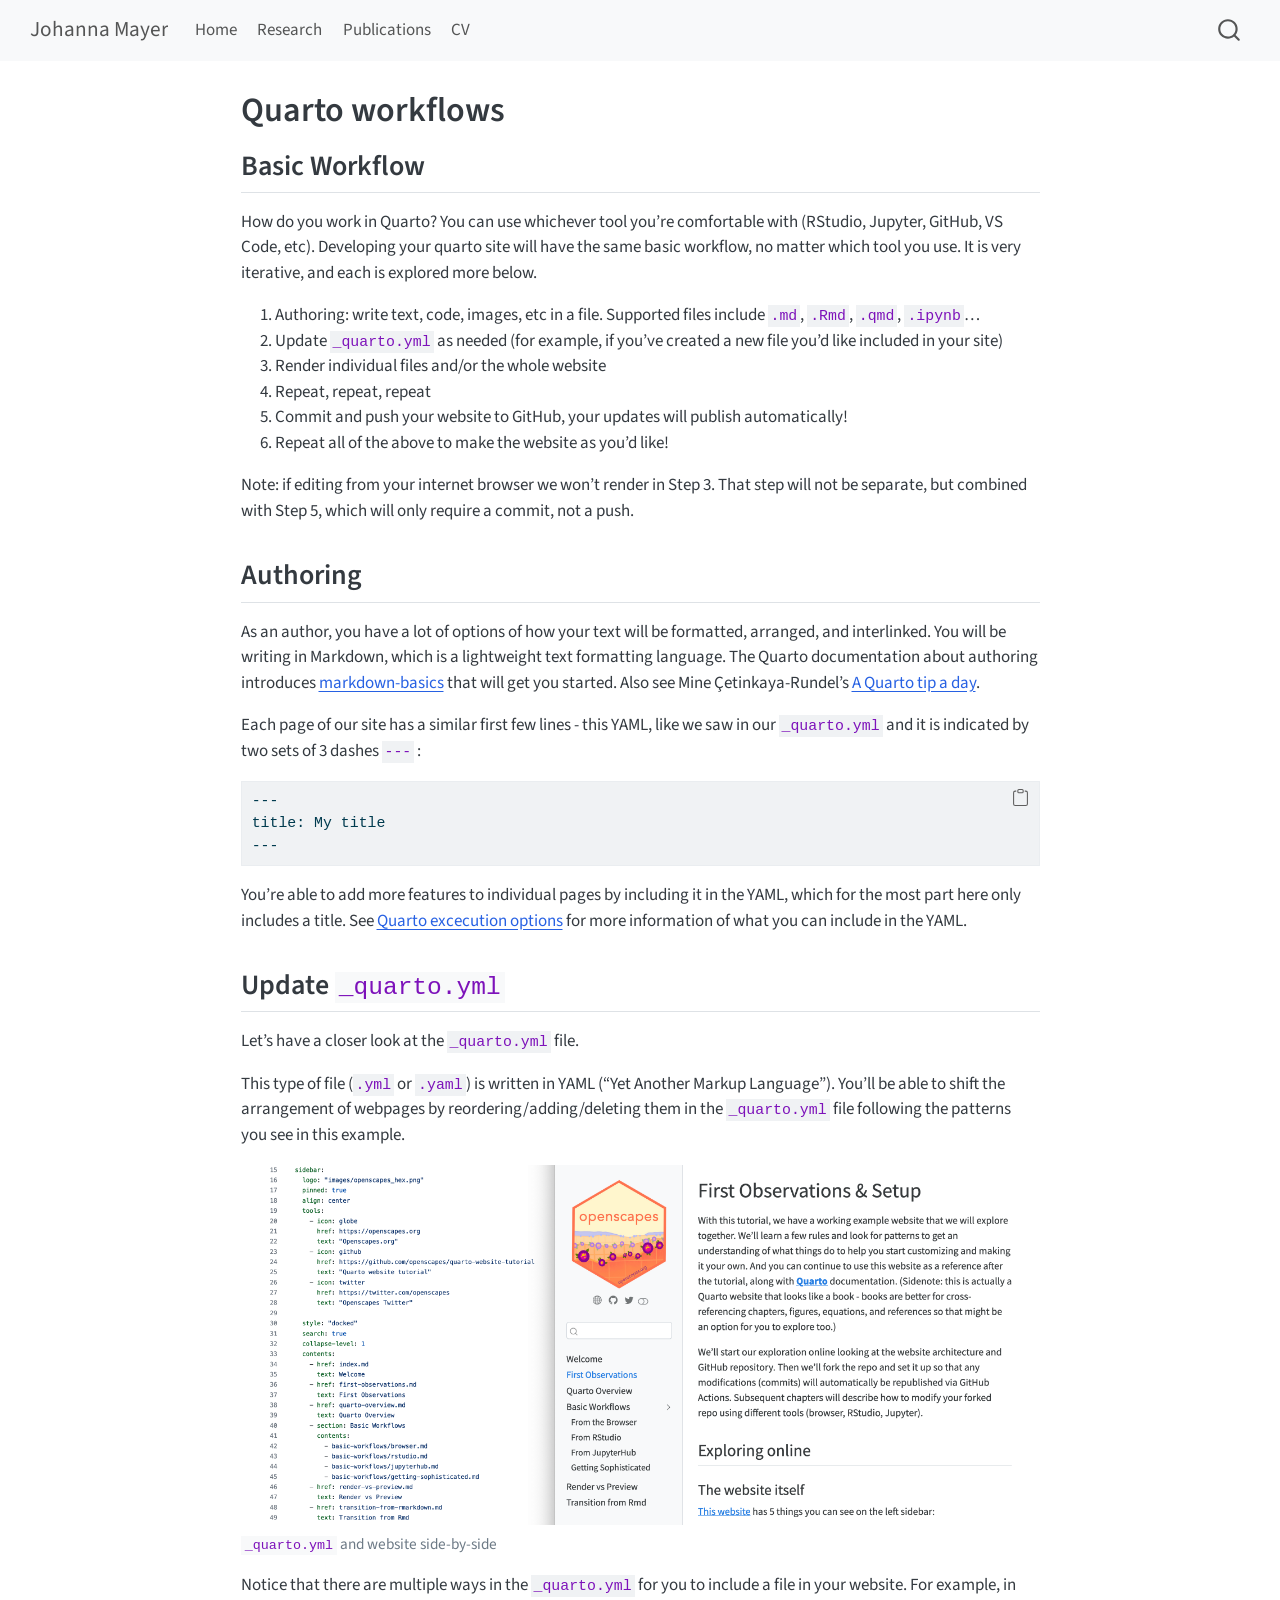
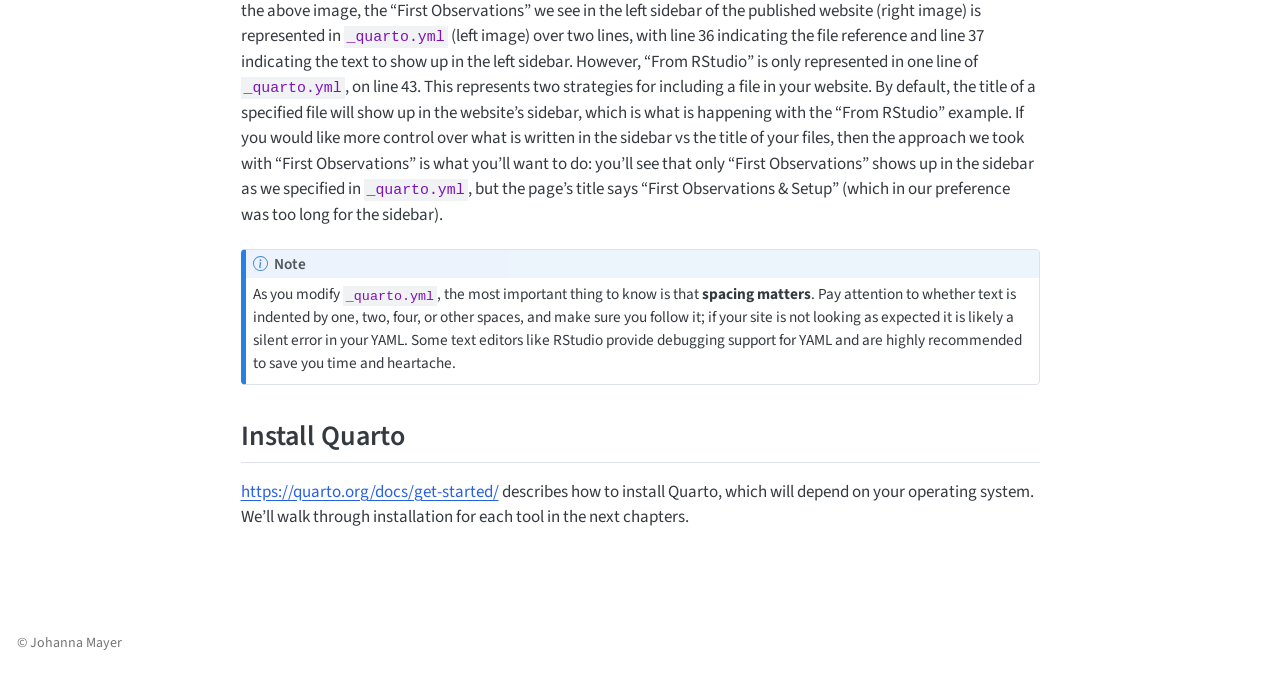
==== quarto-workflows/index.html @ 01facaf9 "Built site for gh-pages" ====
<!DOCTYPE html>
<html xmlns="http://www.w3.org/1999/xhtml" lang="en" xml:lang="en"><head>

<meta charset="utf-8">
<meta name="generator" content="quarto-1.10.18">

<meta name="viewport" content="width=device-width, initial-scale=1.0, user-scalable=yes">


<title>Quarto workflows – Johanna Mayer</title>
<style>
/* Default styles provided by pandoc.
** See https://pandoc.org/MANUAL.html#variables-for-html for config info.
*/
span.smallcaps{font-variant: small-caps;}
div.columns{display: flex; gap: 1.5em;}
div.column{flex: auto;}
@media screen {
div.columns{gap: min(4vw, 1.5em);}
div.column{overflow-x: auto;}
}
div.hanging-indent{margin-left: 1.5em; text-indent: -1.5em;}
ul.task-list{list-style: none;}
ul.task-list li input[type="checkbox"] {
  width: 0.8em;
  margin: 0 0.8em 0.2em -1em; /* quarto-specific, see https://github.com/quarto-dev/quarto-cli/issues/4556 */ 
  vertical-align: middle;
}
/* CSS for syntax highlighting */
html { -webkit-text-size-adjust: 100%; }
pre > code.sourceCode { white-space: pre; position: relative; }
pre > code.sourceCode > span { display: inline-block; line-height: 1.25; }
pre > code.sourceCode > span:empty { height: 1.2em; }
.sourceCode { overflow: visible; }
code.sourceCode > span { color: inherit; text-decoration: inherit; }
div.sourceCode { margin: 1em 0; }
pre.sourceCode { margin: 0; }
@media screen {
div.sourceCode { overflow: auto; }
}
@media print {
pre > code.sourceCode { white-space: pre-wrap; }
pre > code.sourceCode > span { text-indent: -5em; padding-left: 5em; }
}
pre.numberSource code
  { counter-reset: source-line 0; }
pre.numberSource code > span
  { position: relative; left: -4em; counter-increment: source-line; }
pre.numberSource code > span > a:first-child::before
  { content: counter(source-line);
    position: relative; left: -1em; text-align: right; vertical-align: baseline;
    border: none; display: inline-block;
    -webkit-touch-callout: none; -webkit-user-select: none;
    -khtml-user-select: none; -moz-user-select: none;
    -ms-user-select: none; user-select: none;
    padding: 0 4px; width: 4em;
  }
pre.numberSource { margin-left: 3em;  padding-left: 4px; }
div.sourceCode
  {   }
@media screen {
pre > code.sourceCode > span > a:first-child::before { text-decoration: underline; }
}
</style>


<script src="../site_libs/quarto-nav/quarto-nav.js"></script>
<script src="../site_libs/quarto-nav/headroom.min.js"></script>
<script src="../site_libs/clipboard/clipboard.min.js"></script>
<script src="../site_libs/quarto-search/autocomplete.umd.js"></script>
<script src="../site_libs/quarto-search/fuse.min.js"></script>
<script src="../site_libs/quarto-search/quarto-search.js"></script>
<meta name="quarto:offset" content="../">
<script src="../site_libs/quarto-html/quarto.js" type="module"></script>
<script src="../site_libs/quarto-html/tabsets/tabsets.js" type="module"></script>
<script src="../site_libs/quarto-html/popper.min.js"></script>
<script src="../site_libs/quarto-html/tippy.umd.min.js"></script>
<script src="../site_libs/quarto-html/anchor.min.js"></script>
<link href="../site_libs/quarto-html/tippy.css" rel="stylesheet">
<link href="../site_libs/quarto-html/quarto-syntax-highlighting-64a204ab8560d761af7679ceaba22944.css" rel="stylesheet" id="quarto-text-highlighting-styles">
<script src="../site_libs/bootstrap/bootstrap.min.js"></script>
<link href="../site_libs/bootstrap/bootstrap-icons.css" rel="stylesheet">
<link href="../site_libs/bootstrap/bootstrap-890df4807d457dbc410f87df85df408d.min.css" rel="stylesheet" append-hash="true" id="quarto-bootstrap" data-mode="light">
<script id="quarto-search-options" type="application/json">{
  "location": "navbar",
  "copy-button": false,
  "collapse-after": 3,
  "panel-placement": "end",
  "type": "overlay",
  "limit": 50,
  "keyboard-shortcut": [
    "f",
    "/",
    "s"
  ],
  "show-item-context": false,
  "language": {
    "search-no-results-text": "No results",
    "search-matching-documents-text": "matching documents",
    "search-copy-link-title": "Copy link to search",
    "search-hide-matches-text": "Hide additional matches",
    "search-more-match-text": "more match in this document",
    "search-more-matches-text": "more matches in this document",
    "search-clear-button-title": "Clear",
    "search-text-placeholder": "",
    "search-detached-cancel-button-title": "Cancel",
    "search-submit-button-title": "Submit",
    "search-label": "Search"
  }
}</script>


</head>

<body class="nav-fixed fullcontent quarto-light">

<div id="quarto-search-results"></div>
  <header id="quarto-header" class="headroom fixed-top">
    <nav class="navbar navbar-expand-lg " data-bs-theme="dark">
      <div class="navbar-container container-fluid">
      <div class="navbar-brand-container mx-auto">
    <a class="navbar-brand" href="../index.html">
    <span class="navbar-title">Johanna Mayer</span>
    </a>
  </div>
            <div id="quarto-search" class="" title="Search"></div>
          <button class="navbar-toggler" type="button" data-bs-toggle="collapse" data-bs-target="#navbarCollapse" aria-controls="navbarCollapse" role="menu" aria-expanded="false" aria-label="Toggle navigation" onclick="if (window.quartoToggleHeadroom) { window.quartoToggleHeadroom(); }">
  <span class="navbar-toggler-icon"></span>
</button>
          <div class="collapse navbar-collapse" id="navbarCollapse">
            <ul class="navbar-nav navbar-nav-scroll me-auto">
  <li class="nav-item">
    <a class="nav-link" href="../index.html"> 
<span class="menu-text">Home</span></a>
  </li>  
  <li class="nav-item">
    <a class="nav-link" href="../research.html"> 
<span class="menu-text">Research</span></a>
  </li>  
  <li class="nav-item">
    <a class="nav-link" href="../publications.html"> 
<span class="menu-text">Publications</span></a>
  </li>  
  <li class="nav-item">
    <a class="nav-link" href="../cv.html"> 
<span class="menu-text">CV</span></a>
  </li>  
</ul>
          </div> <!-- /navcollapse -->
            <div class="quarto-navbar-tools">
</div>
      </div> <!-- /container-fluid -->
    </nav>
</header>
<!-- content -->
<div id="quarto-content" class="quarto-container page-columns page-rows-contents page-layout-article page-navbar">
<!-- sidebar -->
<!-- margin-sidebar -->
    
<!-- main -->
<main class="content" id="quarto-document-content">

<header id="title-block-header" class="quarto-title-block default">
<div class="quarto-title">
<h1 class="title">Quarto workflows</h1>
</div>



<div class="quarto-title-meta">

    
  
    
  </div>
  


</header>


<!---
## Why am I here?

## Stuff from Alison Hill chat

### what do code chunks look like,

### Can you open slide decks within here


## What's Freeze?

JJ: You can put it in the project root or at a a file level, OR at a directory level (if there is a _metadata.yml file in a directory then documents within it will merge that metadata -- this applies to docs in subdirectories as well). So if you have mostly frozen stuff you can set it at the project level then disable on a per-file or per-directory basis. If frozen stuff is more the exception then you can use directory or file level enablement
--->
<section id="basic-workflow" class="level2">
<h2 class="anchored" data-anchor-id="basic-workflow">Basic Workflow</h2>
<p>How do you work in Quarto? You can use whichever tool you’re comfortable with (RStudio, Jupyter, GitHub, VS Code, etc). Developing your quarto site will have the same basic workflow, no matter which tool you use. It is very iterative, and each is explored more below.</p>
<ol type="1">
<li>Authoring: write text, code, images, etc in a file. Supported files include <code>.md</code>, <code>.Rmd</code>, <code>.qmd</code>, <code>.ipynb</code>…</li>
<li>Update <code>_quarto.yml</code> as needed (for example, if you’ve created a new file you’d like included in your site)</li>
<li>Render individual files and/or the whole website</li>
<li>Repeat, repeat, repeat</li>
<li>Commit and push your website to GitHub, your updates will publish automatically!</li>
<li>Repeat all of the above to make the website as you’d like!</li>
</ol>
<p>Note: if editing from your internet browser we won’t render in Step 3. That step will not be separate, but combined with Step 5, which will only require a commit, not a push.</p>
</section>
<section id="authoring" class="level2">
<h2 class="anchored" data-anchor-id="authoring">Authoring</h2>
<p>As an author, you have a lot of options of how your text will be formatted, arranged, and interlinked. You will be writing in Markdown, which is a lightweight text formatting language. The Quarto documentation about authoring introduces <a href="https://quarto.org/docs/authoring/markdown-basics.html">markdown-basics</a> that will get you started. Also see Mine Çetinkaya-Rundel’s <a href="https://mine-cetinkaya-rundel.github.io/quarto-tip-a-day/">A Quarto tip a day</a>.</p>
<p>Each page of our site has a similar first few lines - this YAML, like we saw in our <code>_quarto.yml</code> and it is indicated by two sets of 3 dashes <code>---</code> :</p>
<div class="code-copy-outer-scaffold"><div class="sourceCode" id="cb1"><pre class="sourceCode bash code-with-copy"><code class="sourceCode bash"><span id="cb1-1"><a href="#cb1-1" aria-hidden="true" tabindex="-1"></a><span class="ex">---</span></span>
<span id="cb1-2"><a href="#cb1-2" aria-hidden="true" tabindex="-1"></a><span class="ex">title:</span> My title</span>
<span id="cb1-3"><a href="#cb1-3" aria-hidden="true" tabindex="-1"></a><span class="ex">---</span></span></code></pre></div><button title="Copy to Clipboard" class="code-copy-button"><i class="bi"></i></button></div>
<p>You’re able to add more features to individual pages by including it in the YAML, which for the most part here only includes a title. See <a href="https://quarto.org/docs/computations/execution-options.html">Quarto excecution options</a> for more information of what you can include in the YAML.</p>
</section>
<section id="update-_quarto.yml" class="level2">
<h2 class="anchored" data-anchor-id="update-_quarto.yml">Update <code>_quarto.yml</code></h2>
<p>Let’s have a closer look at the <code>_quarto.yml</code> file.</p>
<p>This type of file (<code>.yml</code> or <code>.yaml</code>) is written in YAML (“Yet Another Markup Language”). You’ll be able to shift the arrangement of webpages by reordering/adding/deleting them in the <code>_quarto.yml</code> file following the patterns you see in this example.</p>
<div class="quarto-figure quarto-figure-center">
<figure class="figure">
<p><img src="images/quarto-yml-site-side-by-side3.png" class="img-fluid figure-img" style="width:95.0%"></p>
<figcaption><code>_quarto.yml</code> and website side-by-side</figcaption>
</figure>
</div>
<p>Notice that there are multiple ways in the <code>_quarto.yml</code> for you to include a file in your website. For example, in the above image, the “First Observations” we see in the left sidebar of the published website (right image) is represented in <code>_quarto.yml</code> (left image) over two lines, with line 36 indicating the file reference and line 37 indicating the text to show up in the left sidebar. However, “From RStudio” is only represented in one line of <code>_quarto.yml</code>, on line 43. This represents two strategies for including a file in your website. By default, the title of a specified file will show up in the website’s sidebar, which is what is happening with the “From RStudio” example. If you would like more control over what is written in the sidebar vs the title of your files, then the approach we took with “First Observations” is what you’ll want to do: you’ll see that only “First Observations” shows up in the sidebar as we specified in <code>_quarto.yml</code>, but the page’s title says “First Observations &amp; Setup” (which in our preference was too long for the sidebar).</p>
<div class="callout callout-style-default callout-note callout-titled">
<div class="callout-header d-flex align-content-center">
<div class="callout-icon-container">
<i class="callout-icon"></i>
</div>
<div class="callout-title-container flex-fill">
Note
</div>
</div>
<div class="callout-body-container callout-body">
<p>As you modify <code>_quarto.yml</code>, the most important thing to know is that <strong>spacing matters</strong>. Pay attention to whether text is indented by one, two, four, or other spaces, and make sure you follow it; if your site is not looking as expected it is likely a silent error in your YAML. Some text editors like RStudio provide debugging support for YAML and are highly recommended to save you time and heartache.</p>
</div>
</div>
</section>
<section id="install-quarto" class="level2">
<h2 class="anchored" data-anchor-id="install-quarto">Install Quarto</h2>
<p><strong><a href="https://quarto.org/docs/get-started/" class="uri">https://quarto.org/docs/get-started/</a></strong> describes how to install Quarto, which will depend on your operating system. We’ll walk through installation for each tool in the next chapters.</p>


</section>

</main> <!-- /main -->
<script id="quarto-html-after-body" type="application/javascript">
  window.document.addEventListener("DOMContentLoaded", function (event) {
    const icon = "";
    const anchorJS = new window.AnchorJS();
    anchorJS.options = {
      placement: 'right',
      icon: icon
    };
    anchorJS.add('.anchored');
    const isCodeAnnotation = (el) => {
      for (const clz of el.classList) {
        if (clz.startsWith('code-annotation-')) {                     
          return true;
        }
      }
      return false;
    }
    const onCopySuccess = function(e) {
      // button target
      const button = e.trigger;
      // don't keep focus
      button.blur();
      // flash "checked"
      button.classList.add('code-copy-button-checked');
      var currentTitle = button.getAttribute("title");
      button.setAttribute("title", "Copied!");
      let tooltip;
      if (window.bootstrap) {
        button.setAttribute("data-bs-toggle", "tooltip");
        button.setAttribute("data-bs-placement", "left");
        button.setAttribute("data-bs-title", "Copied!");
        tooltip = new bootstrap.Tooltip(button, 
          { trigger: "manual", 
            customClass: "code-copy-button-tooltip",
            offset: [0, -8]});
        tooltip.show();    
      }
      setTimeout(function() {
        if (tooltip) {
          tooltip.hide();
          button.removeAttribute("data-bs-title");
          button.removeAttribute("data-bs-toggle");
          button.removeAttribute("data-bs-placement");
        }
        button.setAttribute("title", currentTitle);
        button.classList.remove('code-copy-button-checked');
      }, 1000);
      // clear code selection
      e.clearSelection();
    }
    const getTextToCopy = function(trigger) {
      const outerScaffold = trigger.parentElement.cloneNode(true);
      const codeEl = outerScaffold.querySelector('code');
      for (const childEl of codeEl.children) {
        if (isCodeAnnotation(childEl)) {
          childEl.remove();
        }
      }
      return codeEl.innerText;
    }
    const clipboard = new window.ClipboardJS('.code-copy-button:not([data-in-quarto-modal])', {
      text: getTextToCopy
    });
    clipboard.on('success', onCopySuccess);
    if (window.document.getElementById('quarto-embedded-source-code-modal')) {
      const clipboardModal = new window.ClipboardJS('.code-copy-button[data-in-quarto-modal]', {
        text: getTextToCopy,
        container: window.document.getElementById('quarto-embedded-source-code-modal')
      });
      clipboardModal.on('success', onCopySuccess);
    }
      var localhostRegex = new RegExp(/^(?:http|https):\/\/localhost\:?[0-9]*\//);
      var mailtoRegex = new RegExp(/^mailto:/);
        var filterRegex = new RegExp("https:\/\/johanna-mayer\.github\.io\/johanna-mayer\/");
      var isInternal = (href) => {
          return filterRegex.test(href) || localhostRegex.test(href) || mailtoRegex.test(href);
      }
      // Inspect non-navigation links and adorn them if external
     var links = window.document.querySelectorAll('a[href]:not(.nav-link):not(.navbar-brand):not(.toc-action):not(.sidebar-link):not(.sidebar-item-toggle):not(.pagination-link):not(.no-external):not([aria-hidden]):not(.dropdown-item):not(.quarto-navigation-tool):not(.about-link)');
      for (var i=0; i<links.length; i++) {
        const link = links[i];
        if (!isInternal(link.href)) {
          // undo the damage that might have been done by quarto-nav.js in the case of
          // links that we want to consider external
          if (link.dataset.originalHref !== undefined) {
            link.href = link.dataset.originalHref;
          }
        }
      }
    function tippyHover(el, contentFn, onTriggerFn, onUntriggerFn) {
      const config = {
        allowHTML: true,
        maxWidth: 500,
        delay: 100,
        arrow: false,
        appendTo: function(el) {
            return el.parentElement;
        },
        interactive: true,
        interactiveBorder: 10,
        theme: 'quarto',
        placement: 'bottom-start',
      };
      if (contentFn) {
        config.content = contentFn;
      }
      if (onTriggerFn) {
        config.onTrigger = onTriggerFn;
      }
      if (onUntriggerFn) {
        config.onUntrigger = onUntriggerFn;
      }
      window.tippy(el, config); 
    }
    const noterefs = window.document.querySelectorAll('a[role="doc-noteref"]');
    for (var i=0; i<noterefs.length; i++) {
      const ref = noterefs[i];
      tippyHover(ref, function() {
        // use id or data attribute instead here
        let href = ref.getAttribute('data-footnote-href') || ref.getAttribute('href');
        try { href = new URL(href).hash; } catch {}
        const id = href.replace(/^#\/?/, "");
        const note = window.document.getElementById(id);
        if (note) {
          return note.innerHTML;
        } else {
          return "";
        }
      });
    }
    const xrefs = window.document.querySelectorAll('a.quarto-xref');
    const processXRef = (id, note) => {
      // Strip column container classes
      const stripColumnClz = (el) => {
        el.classList.remove("page-full", "page-columns");
        if (el.children) {
          for (const child of el.children) {
            stripColumnClz(child);
          }
        }
      }
      stripColumnClz(note)
      if (id === null || id.startsWith('sec-')) {
        // Special case sections, only their first couple elements
        const container = document.createElement("div");
        if (note.children && note.children.length > 2) {
          container.appendChild(note.children[0].cloneNode(true));
          for (let i = 1; i < note.children.length; i++) {
            const child = note.children[i];
            if (child.tagName === "P" && child.innerText === "") {
              continue;
            } else {
              container.appendChild(child.cloneNode(true));
              break;
            }
          }
          if (window.Quarto?.typesetMath) {
            window.Quarto.typesetMath(container);
          }
          return container.innerHTML
        } else {
          if (window.Quarto?.typesetMath) {
            window.Quarto.typesetMath(note);
          }
          return note.innerHTML;
        }
      } else {
        // Remove any anchor links if they are present
        const anchorLink = note.querySelector('a.anchorjs-link');
        if (anchorLink) {
          anchorLink.remove();
        }
        if (window.Quarto?.typesetMath) {
          window.Quarto.typesetMath(note);
        }
        if (note.classList.contains("callout")) {
          return note.outerHTML;
        } else {
          return note.innerHTML;
        }
      }
    }
    for (var i=0; i<xrefs.length; i++) {
      const xref = xrefs[i];
      tippyHover(xref, undefined, function(instance) {
        instance.disable();
        let url = xref.getAttribute('href');
        let hash = undefined; 
        if (url.startsWith('#')) {
          hash = url;
        } else {
          try { hash = new URL(url).hash; } catch {}
        }
        if (hash) {
          const id = hash.replace(/^#\/?/, "");
          const note = window.document.getElementById(id);
          if (note !== null) {
            try {
              const html = processXRef(id, note.cloneNode(true));
              instance.setContent(html);
            } finally {
              instance.enable();
              instance.show();
            }
          } else {
            // See if we can fetch this
            fetch(url.split('#')[0])
            .then(res => res.text())
            .then(html => {
              const parser = new DOMParser();
              const htmlDoc = parser.parseFromString(html, "text/html");
              const note = htmlDoc.getElementById(id);
              if (note !== null) {
                const html = processXRef(id, note);
                instance.setContent(html);
              } 
            }).finally(() => {
              instance.enable();
              instance.show();
            });
          }
        } else {
          // See if we can fetch a full url (with no hash to target)
          // This is a special case and we should probably do some content thinning / targeting
          fetch(url)
          .then(res => res.text())
          .then(html => {
            const parser = new DOMParser();
            const htmlDoc = parser.parseFromString(html, "text/html");
            const note = htmlDoc.querySelector('main.content');
            if (note !== null) {
              // This should only happen for chapter cross references
              // (since there is no id in the URL)
              // remove the first header
              if (note.children.length > 0 && note.children[0].tagName === "HEADER") {
                note.children[0].remove();
              }
              const html = processXRef(null, note);
              instance.setContent(html);
            } 
          }).finally(() => {
            instance.enable();
            instance.show();
          });
        }
      }, function(instance) {
      });
    }
        let selectedAnnoteEl;
        const selectorForAnnotation = ( cell, annotation) => {
          let cellAttr = 'data-code-cell="' + cell + '"';
          let lineAttr = 'data-code-annotation="' +  annotation + '"';
          const selector = 'span[' + cellAttr + '][' + lineAttr + ']';
          return selector;
        }
        const selectCodeLines = (annoteEl) => {
          const doc = window.document;
          const targetCell = annoteEl.getAttribute("data-target-cell");
          const targetAnnotation = annoteEl.getAttribute("data-target-annotation");
          const annoteSpan = window.document.querySelector(selectorForAnnotation(targetCell, targetAnnotation));
          const lines = annoteSpan.getAttribute("data-code-lines").split(",");
          const lineIds = lines.map((line) => {
            return targetCell + "-" + line;
          })
          let top = null;
          let height = null;
          let parent = null;
          if (lineIds.length > 0) {
              //compute the position of the single el (top and bottom and make a div)
              const el = window.document.getElementById(lineIds[0]);
              top = el.offsetTop;
              height = el.offsetHeight;
              parent = el.parentElement.parentElement;
            if (lineIds.length > 1) {
              const lastEl = window.document.getElementById(lineIds[lineIds.length - 1]);
              const bottom = lastEl.offsetTop + lastEl.offsetHeight;
              height = bottom - top;
            }
            if (top !== null && height !== null && parent !== null) {
              // cook up a div (if necessary) and position it 
              let div = window.document.getElementById("code-annotation-line-highlight");
              if (div === null) {
                div = window.document.createElement("div");
                div.setAttribute("id", "code-annotation-line-highlight");
                div.style.position = 'absolute';
                parent.appendChild(div);
              }
              div.style.top = top - 2 + "px";
              div.style.height = height + 4 + "px";
              div.style.left = 0;
              let gutterDiv = window.document.getElementById("code-annotation-line-highlight-gutter");
              if (gutterDiv === null) {
                gutterDiv = window.document.createElement("div");
                gutterDiv.setAttribute("id", "code-annotation-line-highlight-gutter");
                gutterDiv.style.position = 'absolute';
                const codeCell = window.document.getElementById(targetCell);
                const gutter = codeCell.querySelector('.code-annotation-gutter');
                gutter.appendChild(gutterDiv);
              }
              gutterDiv.style.top = top - 2 + "px";
              gutterDiv.style.height = height + 4 + "px";
            }
            selectedAnnoteEl = annoteEl;
          }
        };
        const unselectCodeLines = () => {
          const elementsIds = ["code-annotation-line-highlight", "code-annotation-line-highlight-gutter"];
          elementsIds.forEach((elId) => {
            const div = window.document.getElementById(elId);
            if (div) {
              div.remove();
            }
          });
          selectedAnnoteEl = undefined;
        };
          // Handle positioning of the toggle
      window.addEventListener(
        "resize",
        throttle(() => {
          elRect = undefined;
          if (selectedAnnoteEl) {
            selectCodeLines(selectedAnnoteEl);
          }
        }, 10)
      );
      function throttle(fn, ms) {
      let throttle = false;
      let timer;
        return (...args) => {
          if(!throttle) { // first call gets through
              fn.apply(this, args);
              throttle = true;
          } else { // all the others get throttled
              if(timer) clearTimeout(timer); // cancel #2
              timer = setTimeout(() => {
                fn.apply(this, args);
                timer = throttle = false;
              }, ms);
          }
        };
      }
        // Attach click handler to the DT
        const annoteDls = window.document.querySelectorAll('dt[data-target-cell]');
        for (const annoteDlNode of annoteDls) {
          annoteDlNode.addEventListener('click', (event) => {
            const clickedEl = event.target;
            if (clickedEl !== selectedAnnoteEl) {
              unselectCodeLines();
              const activeEl = window.document.querySelector('dt[data-target-cell].code-annotation-active');
              if (activeEl) {
                activeEl.classList.remove('code-annotation-active');
              }
              selectCodeLines(clickedEl);
              clickedEl.classList.add('code-annotation-active');
            } else {
              // Unselect the line
              unselectCodeLines();
              clickedEl.classList.remove('code-annotation-active');
            }
          });
        }
    const findCites = (el) => {
      const parentEl = el.parentElement;
      if (parentEl) {
        const cites = parentEl.dataset.cites;
        if (cites) {
          return {
            el,
            cites: cites.split(' ')
          };
        } else {
          return findCites(el.parentElement)
        }
      } else {
        return undefined;
      }
    };
    var bibliorefs = window.document.querySelectorAll('a[role="doc-biblioref"]');
    for (var i=0; i<bibliorefs.length; i++) {
      const ref = bibliorefs[i];
      const citeInfo = findCites(ref);
      if (citeInfo) {
        tippyHover(citeInfo.el, function() {
          var popup = window.document.createElement('div');
          citeInfo.cites.forEach(function(cite) {
            var citeDiv = window.document.createElement('div');
            citeDiv.classList.add('hanging-indent');
            citeDiv.classList.add('csl-entry');
            var biblioDiv = window.document.getElementById('ref-' + cite);
            if (biblioDiv) {
              citeDiv.innerHTML = biblioDiv.innerHTML;
            }
            popup.appendChild(citeDiv);
          });
          return popup.innerHTML;
        });
      }
    }
  });
  </script>
</div> <!-- /content -->
<footer class="footer">
  <div class="nav-footer">
    <div class="nav-footer-left">
<p>© Johanna Mayer</p>
</div>   
    <div class="nav-footer-center">
      &nbsp;
    </div>
    <div class="nav-footer-right">
      &nbsp;
    </div>
  </div>
</footer>




</body></html>
---- site_libs/quarto-html/tippy.css ----
.tippy-box[data-animation=fade][data-state=hidden]{opacity:0}[data-tippy-root]{max-width:calc(100vw - 10px)}.tippy-box{position:relative;background-color:#333;color:#fff;border-radius:4px;font-size:14px;line-height:1.4;white-space:normal;outline:0;transition-property:transform,visibility,opacity}.tippy-box[data-placement^=top]>.tippy-arrow{bottom:0}.tippy-box[data-placement^=top]>.tippy-arrow:before{bottom:-7px;left:0;border-width:8px 8px 0;border-top-color:initial;transform-origin:center top}.tippy-box[data-placement^=bottom]>.tippy-arrow{top:0}.tippy-box[data-placement^=bottom]>.tippy-arrow:before{top:-7px;left:0;border-width:0 8px 8px;border-bottom-color:initial;transform-origin:center bottom}.tippy-box[data-placement^=left]>.tippy-arrow{right:0}.tippy-box[data-placement^=left]>.tippy-arrow:before{border-width:8px 0 8px 8px;border-left-color:initial;right:-7px;transform-origin:center left}.tippy-box[data-placement^=right]>.tippy-arrow{left:0}.tippy-box[data-placement^=right]>.tippy-arrow:before{left:-7px;border-width:8px 8px 8px 0;border-right-color:initial;transform-origin:center right}.tippy-box[data-inertia][data-state=visible]{transition-timing-function:cubic-bezier(.54,1.5,.38,1.11)}.tippy-arrow{width:16px;height:16px;color:#333}.tippy-arrow:before{content:"";position:absolute;border-color:transparent;border-style:solid}.tippy-content{position:relative;padding:5px 9px;z-index:1}
---- site_libs/quarto-html/quarto-syntax-highlighting-64a204ab8560d761af7679ceaba22944.css ----
/* quarto syntax highlight colors */
:root {
  --quarto-hl-ot-color: #003B4F;
  --quarto-hl-at-color: #657422;
  --quarto-hl-ss-color: #20794D;
  --quarto-hl-an-color: #5E5E5E;
  --quarto-hl-fu-color: #4758AB;
  --quarto-hl-st-color: #20794D;
  --quarto-hl-cf-color: #003B4F;
  --quarto-hl-op-color: #5E5E5E;
  --quarto-hl-er-color: #AD0000;
  --quarto-hl-bn-color: #AD0000;
  --quarto-hl-al-color: #AD0000;
  --quarto-hl-va-color: #111111;
  --quarto-hl-bu-color: inherit;
  --quarto-hl-ex-color: inherit;
  --quarto-hl-pp-color: #AD0000;
  --quarto-hl-in-color: #5E5E5E;
  --quarto-hl-vs-color: #20794D;
  --quarto-hl-wa-color: #5E5E5E;
  --quarto-hl-do-color: #5E5E5E;
  --quarto-hl-im-color: #00769E;
  --quarto-hl-ch-color: #20794D;
  --quarto-hl-dt-color: #AD0000;
  --quarto-hl-fl-color: #AD0000;
  --quarto-hl-co-color: #5E5E5E;
  --quarto-hl-cv-color: #5E5E5E;
  --quarto-hl-cn-color: #8f5902;
  --quarto-hl-sc-color: #5E5E5E;
  --quarto-hl-dv-color: #AD0000;
  --quarto-hl-kw-color: #003B4F;
}

/* other quarto variables */
:root {
  --quarto-font-monospace: SFMono-Regular, Menlo, Monaco, Consolas, "Liberation Mono", "Courier New", monospace;
}

/* syntax highlight based on Pandoc's rules */
pre > code.sourceCode > span {
  color: #003B4F;
}

code.sourceCode > span {
  color: #003B4F;
}

div.sourceCode,
div.sourceCode pre.sourceCode {
  color: #003B4F;
}

/* Normal */
code span {
  color: #003B4F;
}

/* Alert */
code span.al {
  color: #AD0000;
  font-style: inherit;
}

/* Annotation */
code span.an {
  color: #5E5E5E;
  font-style: inherit;
}

/* Attribute */
code span.at {
  color: #657422;
  font-style: inherit;
}

/* BaseN */
code span.bn {
  color: #AD0000;
  font-style: inherit;
}

/* BuiltIn */
code span.bu {
  font-style: inherit;
}

/* ControlFlow */
code span.cf {
  color: #003B4F;
  font-weight: bold;
  font-style: inherit;
}

/* Char */
code span.ch {
  color: #20794D;
  font-style: inherit;
}

/* Constant */
code span.cn {
  color: #8f5902;
  font-style: inherit;
}

/* Comment */
code span.co {
  color: #5E5E5E;
  font-style: inherit;
}

/* CommentVar */
code span.cv {
  color: #5E5E5E;
  font-style: italic;
}

/* Documentation */
code span.do {
  color: #5E5E5E;
  font-style: italic;
}

/* DataType */
code span.dt {
  color: #AD0000;
  font-style: inherit;
}

/* DecVal */
code span.dv {
  color: #AD0000;
  font-style: inherit;
}

/* Error */
code span.er {
  color: #AD0000;
  font-style: inherit;
}

/* Extension */
code span.ex {
  font-style: inherit;
}

/* Float */
code span.fl {
  color: #AD0000;
  font-style: inherit;
}

/* Function */
code span.fu {
  color: #4758AB;
  font-style: inherit;
}

/* Import */
code span.im {
  color: #00769E;
  font-style: inherit;
}

/* Information */
code span.in {
  color: #5E5E5E;
  font-style: inherit;
}

/* Keyword */
code span.kw {
  color: #003B4F;
  font-weight: bold;
  font-style: inherit;
}

/* Operator */
code span.op {
  color: #5E5E5E;
  font-style: inherit;
}

/* Other */
code span.ot {
  color: #003B4F;
  font-style: inherit;
}

/* Preprocessor */
code span.pp {
  color: #AD0000;
  font-style: inherit;
}

/* SpecialChar */
code span.sc {
  color: #5E5E5E;
  font-style: inherit;
}

/* SpecialString */
code span.ss {
  color: #20794D;
  font-style: inherit;
}

/* String */
code span.st {
  color: #20794D;
  font-style: inherit;
}

/* Variable */
code span.va {
  color: #111111;
  font-style: inherit;
}

/* VerbatimString */
code span.vs {
  color: #20794D;
  font-style: inherit;
}

/* Warning */
code span.wa {
  color: #5E5E5E;
  font-style: italic;
}

.prevent-inlining {
  content: "</";
}

/*# sourceMappingURL=9d8d5bb603a83b8298b89080a598c93b.css.map */
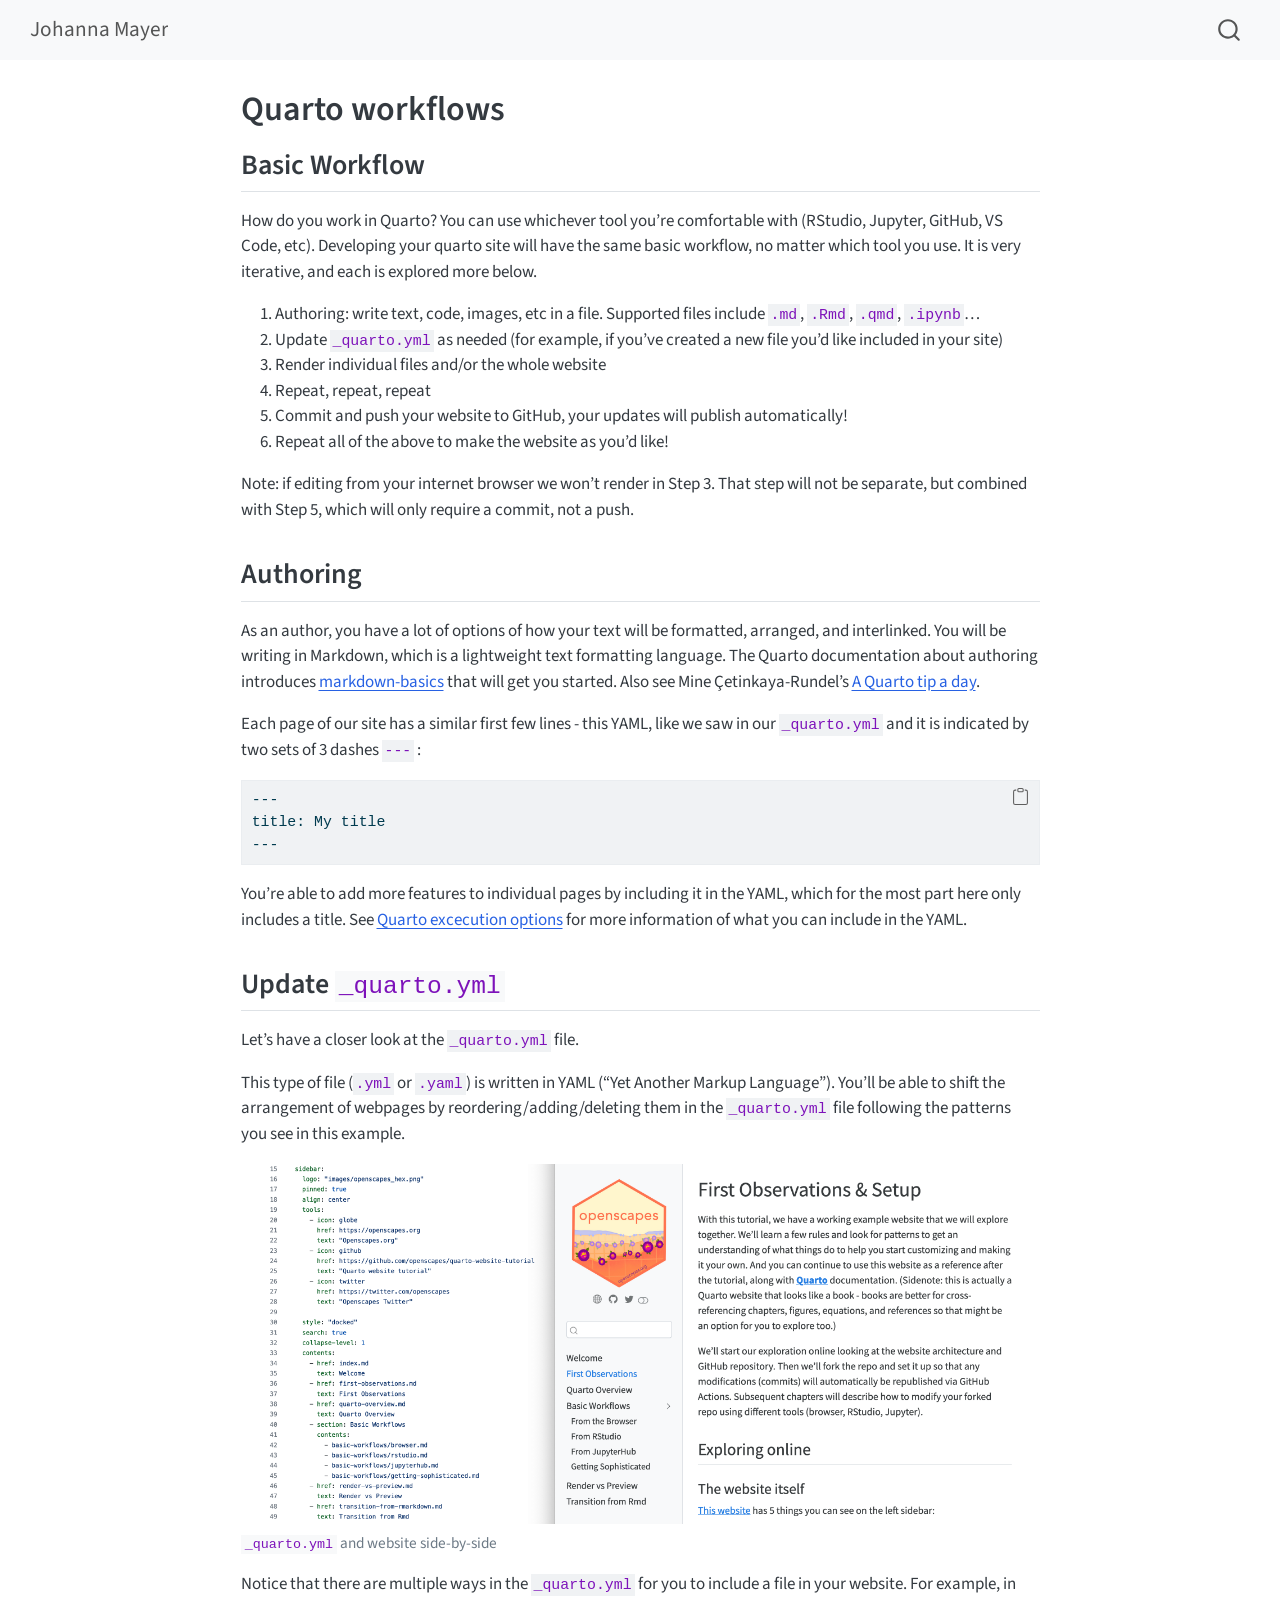
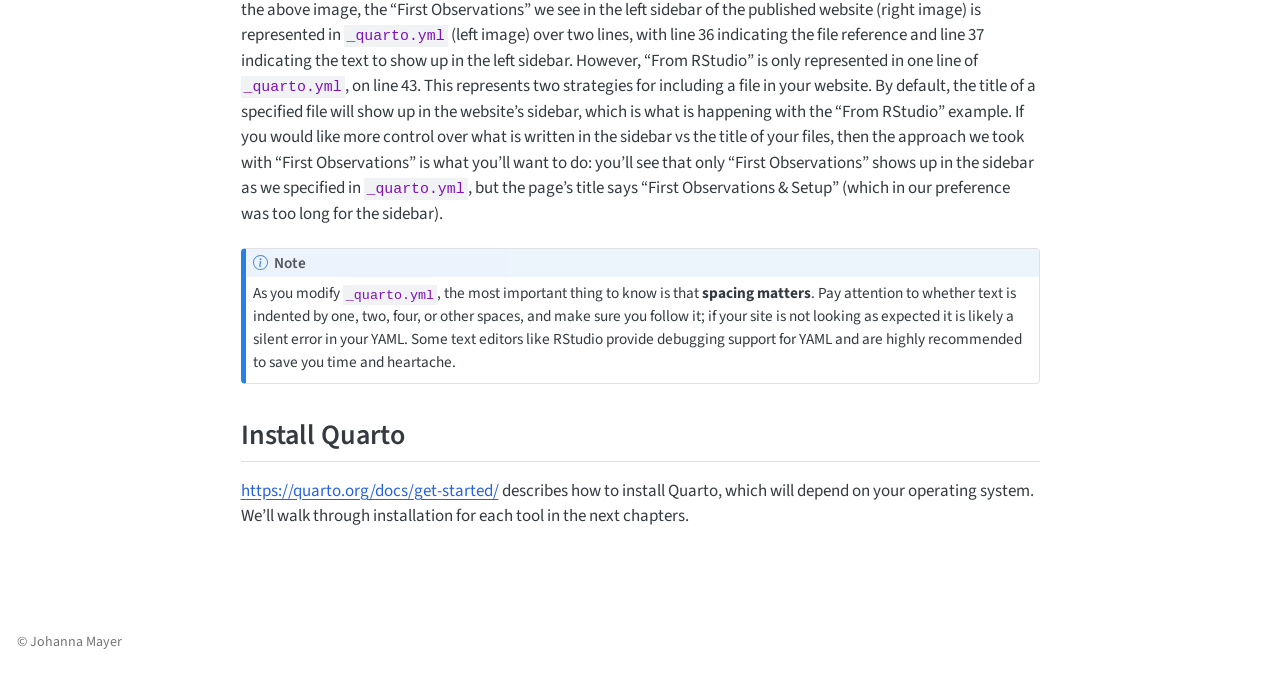
==== commit 428d2468: "Built site for gh-pages" ====
--- a/quarto-workflows/index.html
+++ b/quarto-workflows/index.html
@@ -123,32 +123,9 @@
     <span class="navbar-title">Johanna Mayer</span>
     </a>
   </div>
-            <div id="quarto-search" class="" title="Search"></div>
-          <button class="navbar-toggler" type="button" data-bs-toggle="collapse" data-bs-target="#navbarCollapse" aria-controls="navbarCollapse" role="menu" aria-expanded="false" aria-label="Toggle navigation" onclick="if (window.quartoToggleHeadroom) { window.quartoToggleHeadroom(); }">
-  <span class="navbar-toggler-icon"></span>
-</button>
-          <div class="collapse navbar-collapse" id="navbarCollapse">
-            <ul class="navbar-nav navbar-nav-scroll me-auto">
-  <li class="nav-item">
-    <a class="nav-link" href="../index.html"> 
-<span class="menu-text">Home</span></a>
-  </li>  
-  <li class="nav-item">
-    <a class="nav-link" href="../research.html"> 
-<span class="menu-text">Research</span></a>
-  </li>  
-  <li class="nav-item">
-    <a class="nav-link" href="../publications.html"> 
-<span class="menu-text">Publications</span></a>
-  </li>  
-  <li class="nav-item">
-    <a class="nav-link" href="../cv.html"> 
-<span class="menu-text">CV</span></a>
-  </li>  
-</ul>
-          </div> <!-- /navcollapse -->
-            <div class="quarto-navbar-tools">
-</div>
+        <div class="quarto-navbar-tools tools-end">
+</div>
+          <div id="quarto-search" class="" title="Search"></div>
       </div> <!-- /container-fluid -->
     </nav>
 </header>
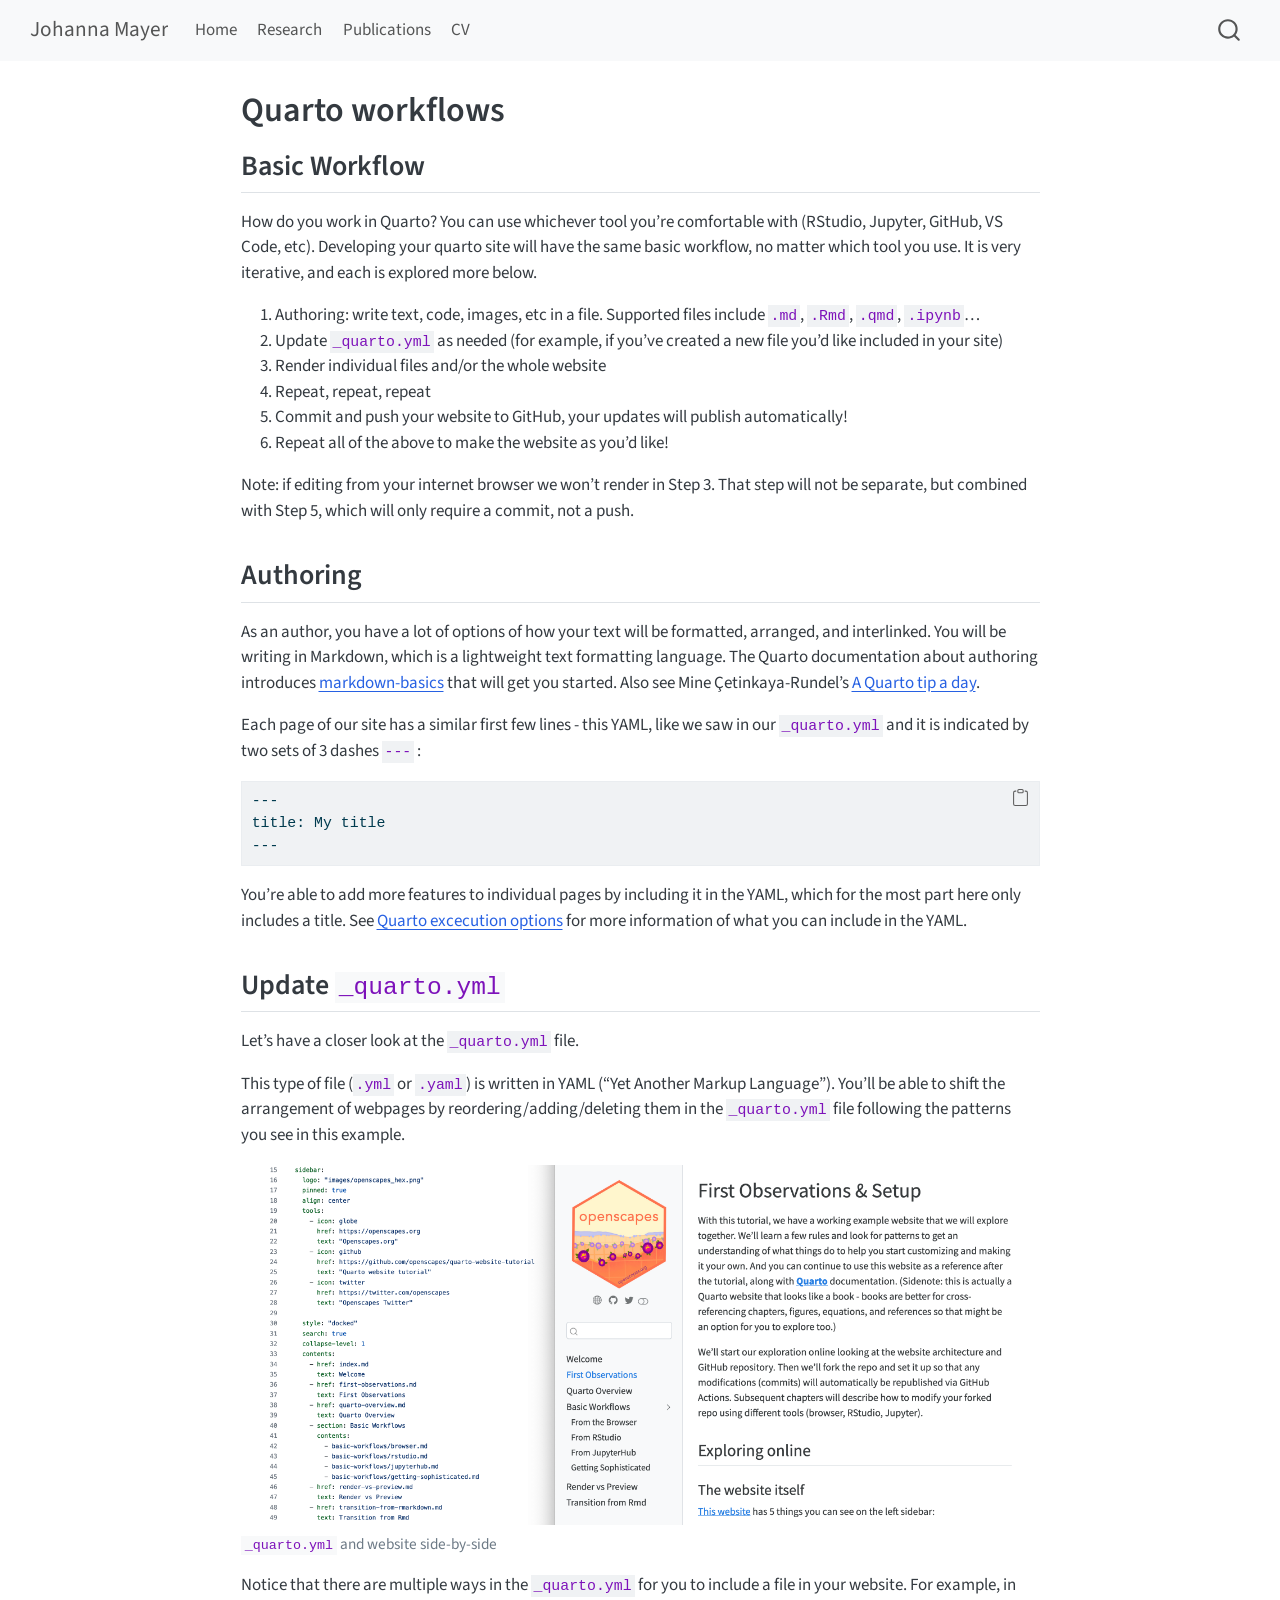
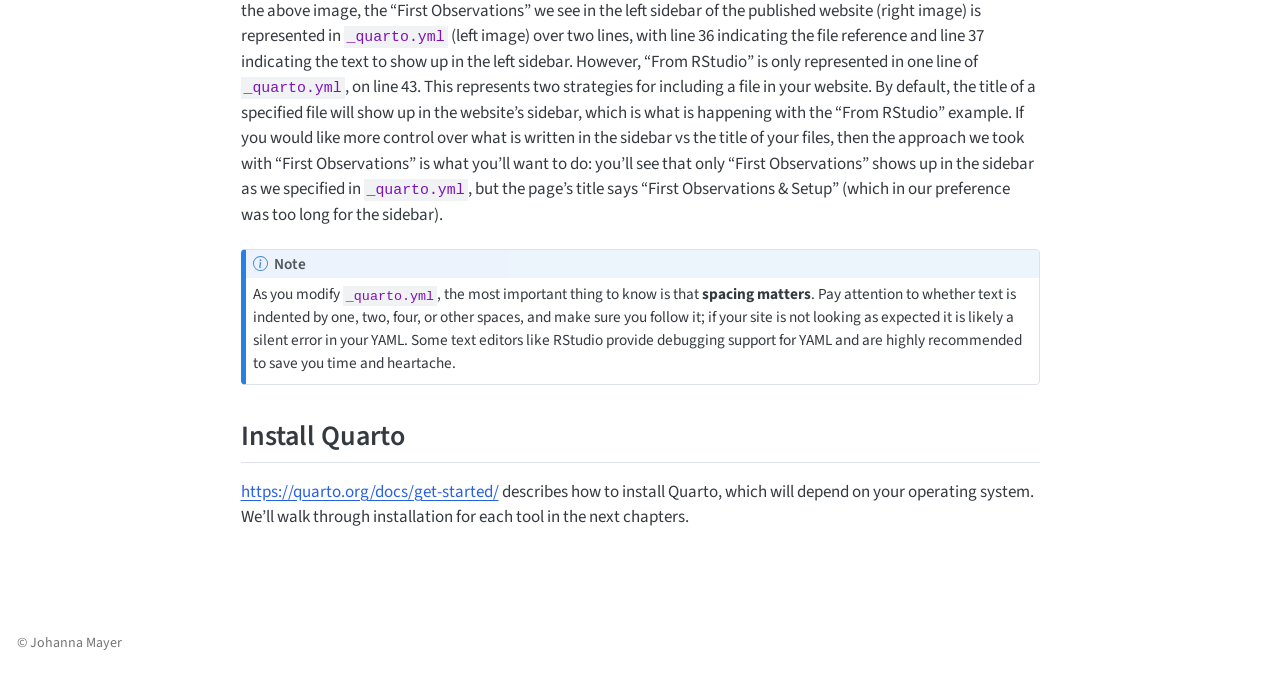
==== commit f4950497: "Built site for gh-pages" ====
--- a/quarto-workflows/index.html
+++ b/quarto-workflows/index.html
@@ -123,9 +123,32 @@
     <span class="navbar-title">Johanna Mayer</span>
     </a>
   </div>
-        <div class="quarto-navbar-tools tools-end">
-</div>
-          <div id="quarto-search" class="" title="Search"></div>
+            <div id="quarto-search" class="" title="Search"></div>
+          <button class="navbar-toggler" type="button" data-bs-toggle="collapse" data-bs-target="#navbarCollapse" aria-controls="navbarCollapse" role="menu" aria-expanded="false" aria-label="Toggle navigation" onclick="if (window.quartoToggleHeadroom) { window.quartoToggleHeadroom(); }">
+  <span class="navbar-toggler-icon"></span>
+</button>
+          <div class="collapse navbar-collapse" id="navbarCollapse">
+            <ul class="navbar-nav navbar-nav-scroll me-auto">
+  <li class="nav-item">
+    <a class="nav-link" href="../index.html"> 
+<span class="menu-text">Home</span></a>
+  </li>  
+  <li class="nav-item">
+    <a class="nav-link" href="../research.html"> 
+<span class="menu-text">Research</span></a>
+  </li>  
+  <li class="nav-item">
+    <a class="nav-link" href="../publications.html"> 
+<span class="menu-text">Publications</span></a>
+  </li>  
+  <li class="nav-item">
+    <a class="nav-link" href="../cv.html"> 
+<span class="menu-text">CV</span></a>
+  </li>  
+</ul>
+          </div> <!-- /navcollapse -->
+            <div class="quarto-navbar-tools">
+</div>
       </div> <!-- /container-fluid -->
     </nav>
 </header>
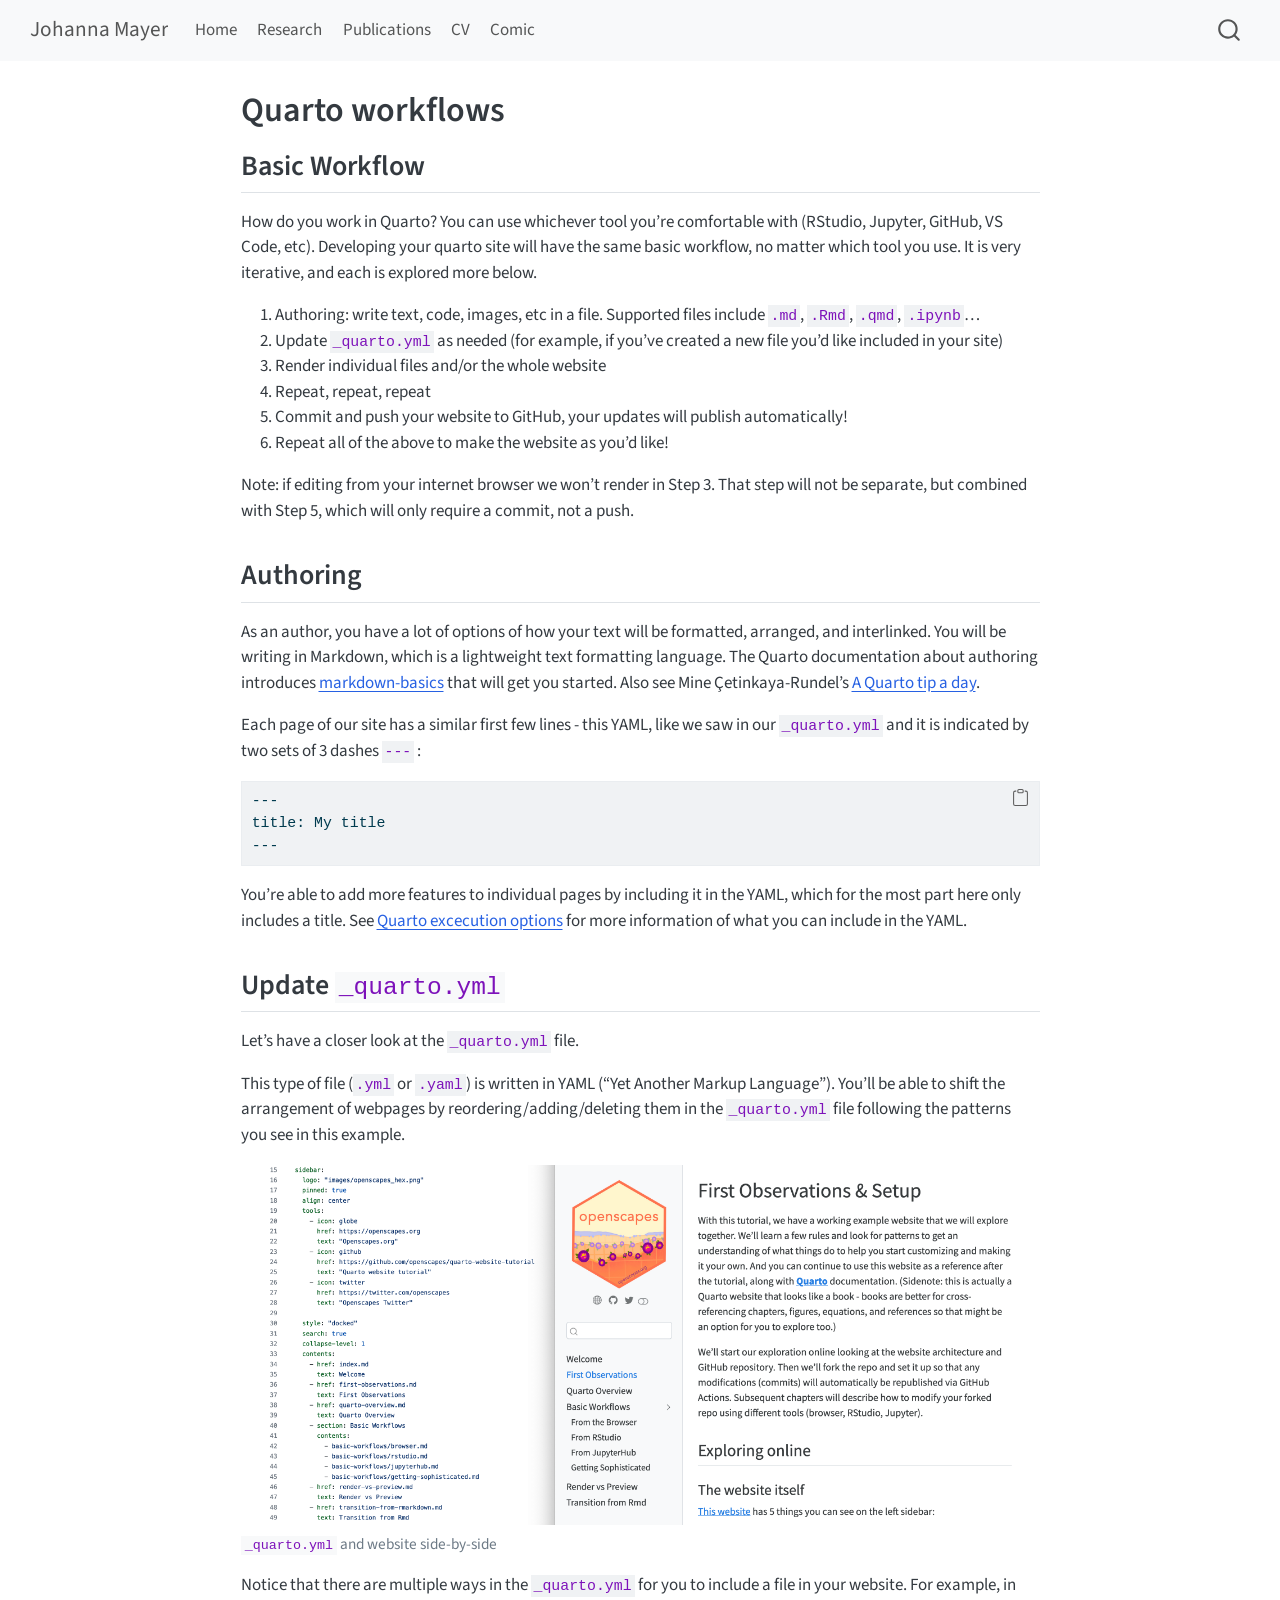
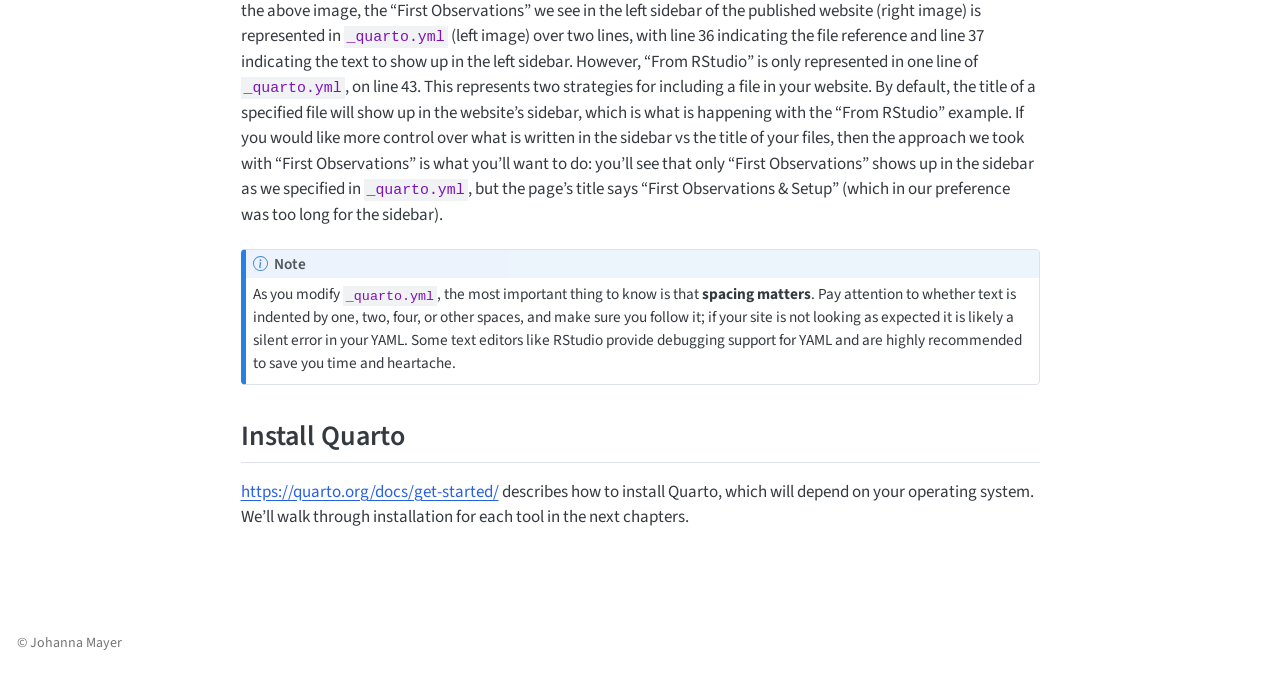
==== commit 67f4ee5c: "Built site for gh-pages" ====
--- a/quarto-workflows/index.html
+++ b/quarto-workflows/index.html
@@ -2,7 +2,7 @@
 <html xmlns="http://www.w3.org/1999/xhtml" lang="en" xml:lang="en"><head>
 
 <meta charset="utf-8">
-<meta name="generator" content="quarto-1.10.18">
+<meta name="generator" content="quarto-1.11.9">
 
 <meta name="viewport" content="width=device-width, initial-scale=1.0, user-scalable=yes">
 
@@ -73,14 +73,15 @@
 <meta name="quarto:offset" content="../">
 <script src="../site_libs/quarto-html/quarto.js" type="module"></script>
 <script src="../site_libs/quarto-html/tabsets/tabsets.js" type="module"></script>
+<script src="../site_libs/quarto-html/scrollable-regions/scrollable-regions.js" type="module"></script>
 <script src="../site_libs/quarto-html/popper.min.js"></script>
 <script src="../site_libs/quarto-html/tippy.umd.min.js"></script>
 <script src="../site_libs/quarto-html/anchor.min.js"></script>
 <link href="../site_libs/quarto-html/tippy.css" rel="stylesheet">
-<link href="../site_libs/quarto-html/quarto-syntax-highlighting-64a204ab8560d761af7679ceaba22944.css" rel="stylesheet" id="quarto-text-highlighting-styles">
+<link href="../site_libs/quarto-html/quarto-syntax-highlighting-63b5708e65d6cd79cd7618c58d0c21e7.css" rel="stylesheet" id="quarto-text-highlighting-styles">
 <script src="../site_libs/bootstrap/bootstrap.min.js"></script>
 <link href="../site_libs/bootstrap/bootstrap-icons.css" rel="stylesheet">
-<link href="../site_libs/bootstrap/bootstrap-890df4807d457dbc410f87df85df408d.min.css" rel="stylesheet" append-hash="true" id="quarto-bootstrap" data-mode="light">
+<link href="../site_libs/bootstrap/bootstrap-9c98f21c26e62cbdfc45883b480c3e02.min.css" rel="stylesheet" append-hash="true" id="quarto-bootstrap" data-mode="light">
 <script id="quarto-search-options" type="application/json">{
   "location": "navbar",
   "copy-button": false,
@@ -110,21 +111,21 @@
 }</script>
 
 
+<link rel="stylesheet" href="../styles.css">
 </head>
 
-<body class="nav-fixed fullcontent quarto-light">
+<body class="nav-fixed fullcontent quarto-light"><a id="quarto-skip-link" class="visually-hidden-focusable" href="#quarto-document-content">Skip to main content</a>
 
 <div id="quarto-search-results"></div>
   <header id="quarto-header" class="headroom fixed-top">
-    <nav class="navbar navbar-expand-lg " data-bs-theme="dark">
+    <nav class="navbar navbar-expand-lg " data-bs-theme="dark" aria-label="Site">
       <div class="navbar-container container-fluid">
       <div class="navbar-brand-container mx-auto">
     <a class="navbar-brand" href="../index.html">
     <span class="navbar-title">Johanna Mayer</span>
     </a>
   </div>
-            <div id="quarto-search" class="" title="Search"></div>
-          <button class="navbar-toggler" type="button" data-bs-toggle="collapse" data-bs-target="#navbarCollapse" aria-controls="navbarCollapse" role="menu" aria-expanded="false" aria-label="Toggle navigation" onclick="if (window.quartoToggleHeadroom) { window.quartoToggleHeadroom(); }">
+          <button class="navbar-toggler" type="button" data-bs-toggle="collapse" data-bs-target="#navbarCollapse" aria-controls="navbarCollapse" aria-expanded="false" aria-label="Toggle navigation" onclick="if (window.quartoToggleHeadroom) { window.quartoToggleHeadroom(); }">
   <span class="navbar-toggler-icon"></span>
 </button>
           <div class="collapse navbar-collapse" id="navbarCollapse">
@@ -145,10 +146,15 @@
     <a class="nav-link" href="../cv.html"> 
 <span class="menu-text">CV</span></a>
   </li>  
+  <li class="nav-item">
+    <a class="nav-link" href="../comic.html"> 
+<span class="menu-text">Comic</span></a>
+  </li>  
 </ul>
           </div> <!-- /navcollapse -->
             <div class="quarto-navbar-tools">
 </div>
+            <div id="quarto-search" class="" title="Search"></div>
       </div> <!-- /container-fluid -->
     </nav>
 </header>
@@ -158,7 +164,7 @@
 <!-- margin-sidebar -->
     
 <!-- main -->
-<main class="content" id="quarto-document-content">
+<main class="content" id="quarto-document-content" tabindex="-1">
 
 <header id="title-block-header" class="quarto-title-block default">
 <div class="quarto-title">
@@ -326,7 +332,8 @@
           return filterRegex.test(href) || localhostRegex.test(href) || mailtoRegex.test(href);
       }
       // Inspect non-navigation links and adorn them if external
-     var links = window.document.querySelectorAll('a[href]:not(.nav-link):not(.navbar-brand):not(.toc-action):not(.sidebar-link):not(.sidebar-item-toggle):not(.pagination-link):not(.no-external):not([aria-hidden]):not(.dropdown-item):not(.quarto-navigation-tool):not(.about-link)');
+      window.quartoDecorateExternalLinks = function (root) {
+     var links = (root || window.document).querySelectorAll('a[href]:not(.nav-link):not(.navbar-brand):not(.toc-action):not(.sidebar-link):not(.sidebar-item-toggle):not(.pagination-link):not(.no-external):not([aria-hidden]):not(.dropdown-item):not(.quarto-navigation-tool):not(.about-link)');
       for (var i=0; i<links.length; i++) {
         const link = links[i];
         if (!isInternal(link.href)) {
@@ -335,8 +342,69 @@
           if (link.dataset.originalHref !== undefined) {
             link.href = link.dataset.originalHref;
           }
-        }
-      }
+          if (!link.classList.contains('no-external-icon')) {
+          }
+        }
+      }
+      };
+      window.quartoDecorateExternalLinks(window.document);
+    // Esc closes the popup (WCAG 1.4.13) and focus leaving both trigger and
+    // popup closes it (WCAG 2.4.11); tippy handles neither for interactive popups.
+    const hideOnEscAndFocusOut = {
+      name: 'hideOnEscAndFocusOut',
+      defaultValue: true,
+      fn(instance) {
+        const dismiss = () => {
+          // A show scheduled by the trigger delay would otherwise reopen it
+          instance.clearDelayTimeouts();
+          instance.hide();
+        };
+        const onKeyDown = (event) => {
+          if (event.key !== 'Escape') {
+            return;
+          }
+          // Keep Esc from also reaching page handlers (e.g. reveal.js overview),
+          // except an open reveal.js slide menu, which Esc should close too.
+          // The menu handles keys only when its keyboard option is on.
+          const menuHandlesEsc = window.Reveal?.getPlugin?.('menu')?.isOpen() &&
+            window.Reveal.getConfig().menu?.keyboard !== false;
+          if (!menuHandlesEsc) {
+            event.stopPropagation();
+          }
+          if (instance.popper.contains(window.document.activeElement)) {
+            // Disabled while refocusing so the focus trigger does not reopen it
+            instance.disable();
+            instance.reference.focus();
+            instance.enable();
+          }
+          dismiss();
+        };
+        const onFocusOut = (event) => {
+          const target = event.relatedTarget;
+          if (target && !instance.reference.contains(target) &&
+              !instance.popper.contains(target)) {
+            dismiss();
+          }
+        };
+        // On the trigger too: a click trigger (code-annotations: select) has no
+        // blur handling. Attached for the instance's lifetime so leaving the
+        // trigger also cancels a show still pending on the trigger delay.
+        instance.reference.addEventListener('focusout', onFocusOut);
+        return {
+          onShow() {
+            window.document.addEventListener('keydown', onKeyDown, true);
+            instance.popper.addEventListener('focusout', onFocusOut);
+          },
+          onHide() {
+            window.document.removeEventListener('keydown', onKeyDown, true);
+            instance.popper.removeEventListener('focusout', onFocusOut);
+          },
+          onDestroy() {
+            instance.reference.removeEventListener('focusout', onFocusOut);
+          },
+        };
+      },
+    };
     function tippyHover(el, contentFn, onTriggerFn, onUntriggerFn) {
       const config = {
         allowHTML: true,
@@ -350,6 +418,7 @@
         interactiveBorder: 10,
         theme: 'quarto',
         placement: 'bottom-start',
+        plugins: [hideOnEscAndFocusOut],
       };
       if (contentFn) {
         config.content = contentFn;
@@ -512,44 +581,54 @@
           const lineIds = lines.map((line) => {
             return targetCell + "-" + line;
           })
-          let top = null;
-          let height = null;
-          let parent = null;
+          // Each band is positioned against its own containing block, which is
+          // not the offsetParent of the lines, so place it from client rects.
+          const placeBand = (band, firstEl, lastEl, codeBlock) => {
+            const container = band.offsetParent;
+            if (container === null) {
+              return;
+            }
+            const containerRect = container.getBoundingClientRect();
+            // Reveal.js scales slides with a transform, so convert client
+            // pixels back to the CSS pixels of the container.
+            const scale = containerRect.height / container.offsetHeight || 1;
+            const firstRect = firstEl.getBoundingClientRect();
+            const lastRect = lastEl.getBoundingClientRect();
+            const top = (firstRect.top - containerRect.top) / scale - container.clientTop + container.scrollTop;
+            const height = (lastRect.bottom - firstRect.top) / scale;
+            band.style.top = top - 2 + "px";
+            band.style.height = height + 4 + "px";
+            if (codeBlock) {
+              // Without the copy button wrapper, the containing block is wider
+              // than the code block, so span the code block explicitly.
+              const blockRect = codeBlock.getBoundingClientRect();
+              band.style.left = (blockRect.left - containerRect.left) / scale - container.clientLeft + container.scrollLeft + "px";
+              band.style.width = blockRect.width / scale + "px";
+            }
+          };
           if (lineIds.length > 0) {
-              //compute the position of the single el (top and bottom and make a div)
-              const el = window.document.getElementById(lineIds[0]);
-              top = el.offsetTop;
-              height = el.offsetHeight;
-              parent = el.parentElement.parentElement;
-            if (lineIds.length > 1) {
-              const lastEl = window.document.getElementById(lineIds[lineIds.length - 1]);
-              const bottom = lastEl.offsetTop + lastEl.offsetHeight;
-              height = bottom - top;
-            }
-            if (top !== null && height !== null && parent !== null) {
-              // cook up a div (if necessary) and position it 
-              let div = window.document.getElementById("code-annotation-line-highlight");
-              if (div === null) {
-                div = window.document.createElement("div");
-                div.setAttribute("id", "code-annotation-line-highlight");
-                div.style.position = 'absolute';
-                parent.appendChild(div);
-              }
-              div.style.top = top - 2 + "px";
-              div.style.height = height + 4 + "px";
-              div.style.left = 0;
-              let gutterDiv = window.document.getElementById("code-annotation-line-highlight-gutter");
-              if (gutterDiv === null) {
-                gutterDiv = window.document.createElement("div");
-                gutterDiv.setAttribute("id", "code-annotation-line-highlight-gutter");
-                gutterDiv.style.position = 'absolute';
-                const codeCell = window.document.getElementById(targetCell);
-                const gutter = codeCell.querySelector('.code-annotation-gutter');
-                gutter.appendChild(gutterDiv);
-              }
-              gutterDiv.style.top = top - 2 + "px";
-              gutterDiv.style.height = height + 4 + "px";
-            }
+            const el = window.document.getElementById(lineIds[0]);
+            const lastEl = window.document.getElementById(lineIds[lineIds.length - 1]);
+            const parent = el.parentElement.parentElement;
+            // cook up a div (if necessary) and position it
+            let div = window.document.getElementById("code-annotation-line-highlight");
+            if (div === null) {
+              div = window.document.createElement("div");
+              div.setAttribute("id", "code-annotation-line-highlight");
+              div.style.position = 'absolute';
+              parent.appendChild(div);
+            }
+            placeBand(div, el, lastEl, parent.closest("div.sourceCode") || parent);
+            let gutterDiv = window.document.getElementById("code-annotation-line-highlight-gutter");
+            if (gutterDiv === null) {
+              gutterDiv = window.document.createElement("div");
+              gutterDiv.setAttribute("id", "code-annotation-line-highlight-gutter");
+              gutterDiv.style.position = 'absolute';
+              const codeCell = window.document.getElementById(targetCell);
+              const gutter = codeCell.querySelector('.code-annotation-gutter');
+              gutter.appendChild(gutterDiv);
+            }
+            placeBand(gutterDiv, el, lastEl);
             selectedAnnoteEl = annoteEl;
           }
         };
@@ -648,6 +727,9 @@
     }
   });
   </script>
+  <script type="application/javascript">
+  window.quartoScrollableRegionsLabels = {"code":"Scrollable code","output":"Scrollable output"};
+  </script>
 </div> <!-- /content -->
 <footer class="footer">
   <div class="nav-footer">
--- a/site_libs/quarto-html/quarto-syntax-highlighting-63b5708e65d6cd79cd7618c58d0c21e7.css
+++ b/site_libs/quarto-html/quarto-syntax-highlighting-63b5708e65d6cd79cd7618c58d0c21e7.css
@@ -0,0 +1,236 @@
+/* quarto syntax highlight colors */
+:root {
+  --quarto-hl-ot-color: #003B4F;
+  --quarto-hl-at-color: #657422;
+  --quarto-hl-ss-color: #20794D;
+  --quarto-hl-an-color: #5E5E5E;
+  --quarto-hl-fu-color: #4758AB;
+  --quarto-hl-st-color: #20794D;
+  --quarto-hl-cf-color: #003B4F;
+  --quarto-hl-op-color: #5E5E5E;
+  --quarto-hl-er-color: #AD0000;
+  --quarto-hl-bn-color: #AD0000;
+  --quarto-hl-al-color: #AD0000;
+  --quarto-hl-va-color: #111111;
+  --quarto-hl-bu-color: inherit;
+  --quarto-hl-ex-color: inherit;
+  --quarto-hl-pp-color: #AD0000;
+  --quarto-hl-in-color: #5E5E5E;
+  --quarto-hl-vs-color: #20794D;
+  --quarto-hl-wa-color: #5E5E5E;
+  --quarto-hl-do-color: #5E5E5E;
+  --quarto-hl-im-color: #00769E;
+  --quarto-hl-ch-color: #20794D;
+  --quarto-hl-dt-color: #AD0000;
+  --quarto-hl-fl-color: #AD0000;
+  --quarto-hl-co-color: #5E5E5E;
+  --quarto-hl-cv-color: #5E5E5E;
+  --quarto-hl-cn-color: #8f5902;
+  --quarto-hl-sc-color: #5E5E5E;
+  --quarto-hl-dv-color: #AD0000;
+  --quarto-hl-kw-color: #003B4F;
+}
+
+/* other quarto variables */
+:root {
+  --quarto-font-monospace: SFMono-Regular, Menlo, Monaco, Consolas, "Liberation Mono", "Courier New", monospace;
+}
+
+/* syntax highlight based on Pandoc's rules */
+pre > code.sourceCode > span {
+  color: #003B4F;
+}
+
+code.sourceCode > span {
+  color: #003B4F;
+}
+
+div.sourceCode,
+div.sourceCode pre.sourceCode {
+  color: #003B4F;
+}
+
+/* Normal */
+code span {
+  color: #003B4F;
+}
+
+/* Alert */
+code span.al {
+  color: #AD0000;
+  font-style: inherit;
+}
+
+/* Annotation */
+code span.an {
+  color: #5E5E5E;
+  font-style: inherit;
+}
+
+/* Attribute */
+code span.at {
+  color: #657422;
+  font-style: inherit;
+}
+
+/* BaseN */
+code span.bn {
+  color: #AD0000;
+  font-style: inherit;
+}
+
+/* BuiltIn */
+code span.bu {
+  font-style: inherit;
+}
+
+/* ControlFlow */
+code span.cf {
+  color: #003B4F;
+  font-weight: bold;
+  font-style: inherit;
+}
+
+/* Char */
+code span.ch {
+  color: #20794D;
+  font-style: inherit;
+}
+
+/* Constant */
+code span.cn {
+  color: #8f5902;
+  font-style: inherit;
+}
+
+/* Comment */
+code span.co {
+  color: #5E5E5E;
+  font-style: inherit;
+}
+
+/* CommentVar */
+code span.cv {
+  color: #5E5E5E;
+  font-style: italic;
+}
+
+/* Documentation */
+code span.do {
+  color: #5E5E5E;
+  font-style: italic;
+}
+
+/* DataType */
+code span.dt {
+  color: #AD0000;
+  font-style: inherit;
+}
+
+/* DecVal */
+code span.dv {
+  color: #AD0000;
+  font-style: inherit;
+}
+
+/* Error */
+code span.er {
+  color: #AD0000;
+  font-style: inherit;
+}
+
+/* Extension */
+code span.ex {
+  font-style: inherit;
+}
+
+/* Float */
+code span.fl {
+  color: #AD0000;
+  font-style: inherit;
+}
+
+/* Function */
+code span.fu {
+  color: #4758AB;
+  font-style: inherit;
+}
+
+/* Import */
+code span.im {
+  color: #00769E;
+  font-style: inherit;
+}
+
+/* Information */
+code span.in {
+  color: #5E5E5E;
+  font-style: inherit;
+}
+
+/* Keyword */
+code span.kw {
+  color: #003B4F;
+  font-weight: bold;
+  font-style: inherit;
+}
+
+/* Operator */
+code span.op {
+  color: #5E5E5E;
+  font-style: inherit;
+}
+
+/* Other */
+code span.ot {
+  color: #003B4F;
+  font-style: inherit;
+}
+
+/* Preprocessor */
+code span.pp {
+  color: #AD0000;
+  font-style: inherit;
+}
+
+/* SpecialChar */
+code span.sc {
+  color: #5E5E5E;
+  font-style: inherit;
+}
+
+/* SpecialString */
+code span.ss {
+  color: #20794D;
+  font-style: inherit;
+}
+
+/* String */
+code span.st {
+  color: #20794D;
+  font-style: inherit;
+}
+
+/* Variable */
+code span.va {
+  color: #111111;
+  font-style: inherit;
+}
+
+/* VerbatimString */
+code span.vs {
+  color: #20794D;
+  font-style: inherit;
+}
+
+/* Warning */
+code span.wa {
+  color: #5E5E5E;
+  font-style: italic;
+}
+
+.prevent-inlining {
+  content: "</";
+}
+
+/*# sourceMappingURL=054cc16b9e9817627be6994582d2ffb5.css.map */
--- a/styles.css
+++ b/styles.css
@@ -0,0 +1,13 @@
+.quarto-title-block .quarto-title-banner .title,
+.quarto-title-block .quarto-title-banner .subtitle {
+  color: white;
+  font-weight: 600;
+  text-shadow: 0 2px 8px rgba(0, 0, 0, 0.8);
+}
+
+.quarto-title-block .quarto-title-banner {
+  background-color: rgba(0, 0, 0, 0.2);
+  background-blend-mode: darken;
+  background-size: cover;
+  background-position: center;
+}
